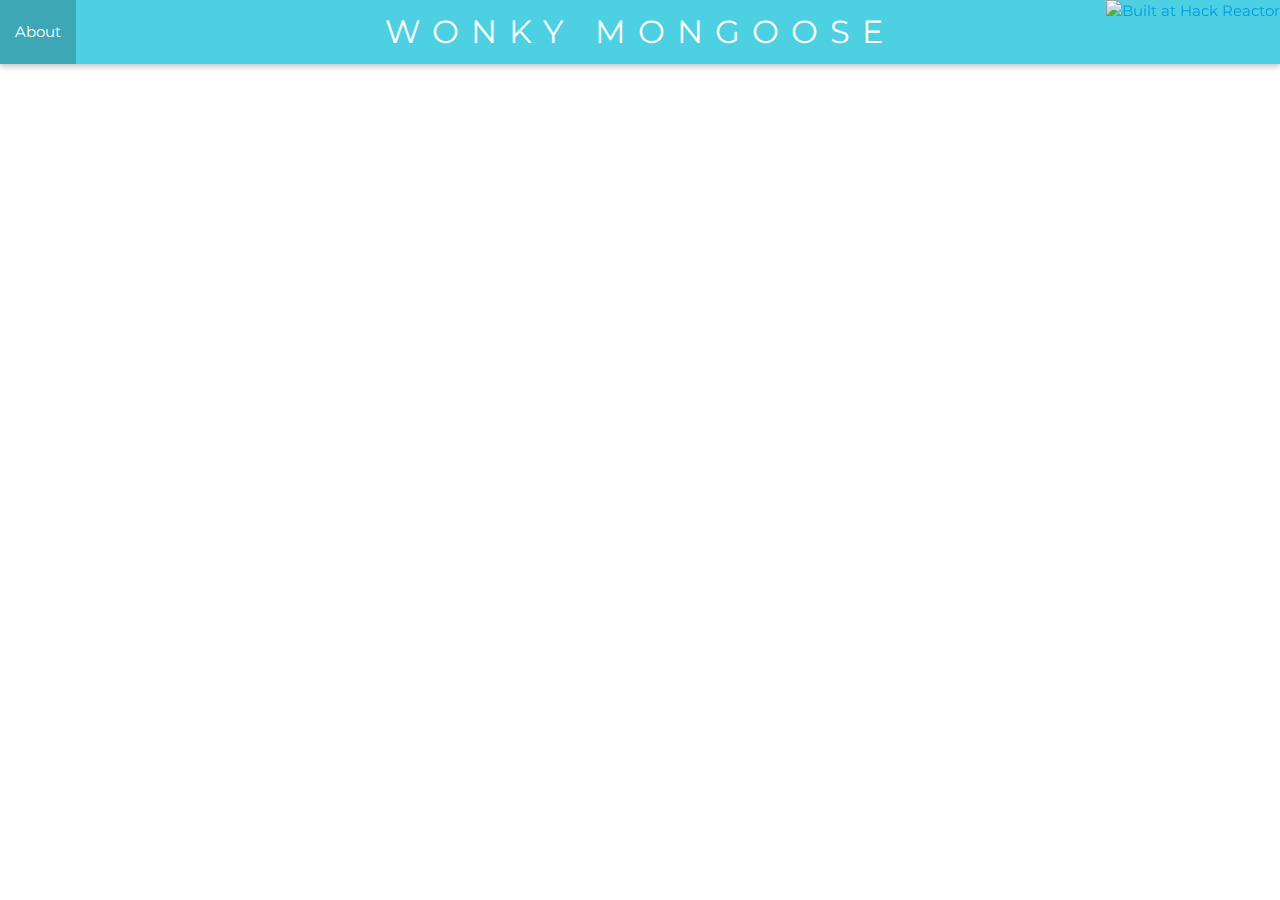
==== about.html @ 134d24cc "Index Page" ====
<!DOCTYPE html>
  <html>
    <head>
    <title>WONKY MONGOOSE > About</title>
      <link href="http://fonts.googleapis.com/icon?family=Material+Icons" rel="stylesheet">
      <link type="text/css" rel="stylesheet" href="css/materialize.min.css"  media="screen,projection"/>
      <link type="text/css" rel="stylesheet" href="css/customcss.css" />
      <meta name="viewport" content="width=device-width, initial-scale=1.0"/>
    </head>
    <body>
      <script type="text/javascript" src="https://code.jquery.com/jquery-2.1.1.min.js"></script>
      <script type="text/javascript" src="js/materialize.min.js"></script>
      <nav>
          <div class="nav-wrapper cyan lighten-2">
            <a href="index.html" class="brand-logo center logotitle">Wonky Mongoose</a>
            <ul id="nav-mobile" class="left hide-on-med-and-down">
              <li class="active"><a href="about.html">About</a></li>
            </ul>
          </div>
        </nav>
        <script>
        $('body').append(
          '<a href="http://hackreactor.com"> \
          <img style="position: fixed; top: 0; right: 0; border: 0;" \
          src="http://i.imgur.com/x86kKmF.png" \
          alt="Built at Hack Reactor"> \
          </a>'
        );
        </script>
    </body>
  </html>
---- css/customcss.css ----
@import url(https://fonts.googleapis.com/css?family=Montserrat);
html {
  font-family: Montserrat, Avenir, sans-serif;
}

.logotitle {
  letter-spacing: 12px;
  text-transform: uppercase;
}

.subtitle {
  font-size: 30px;
  font-weight: 400;
  text-align: center;
  letter-spacing: 1px;
  line-height: 180%;
}

.paragraphbox {
  font-size: 18px;
  font-weight: 400;
  text-align: left;
  letter-spacing: ;
  line-height: 180%;
}
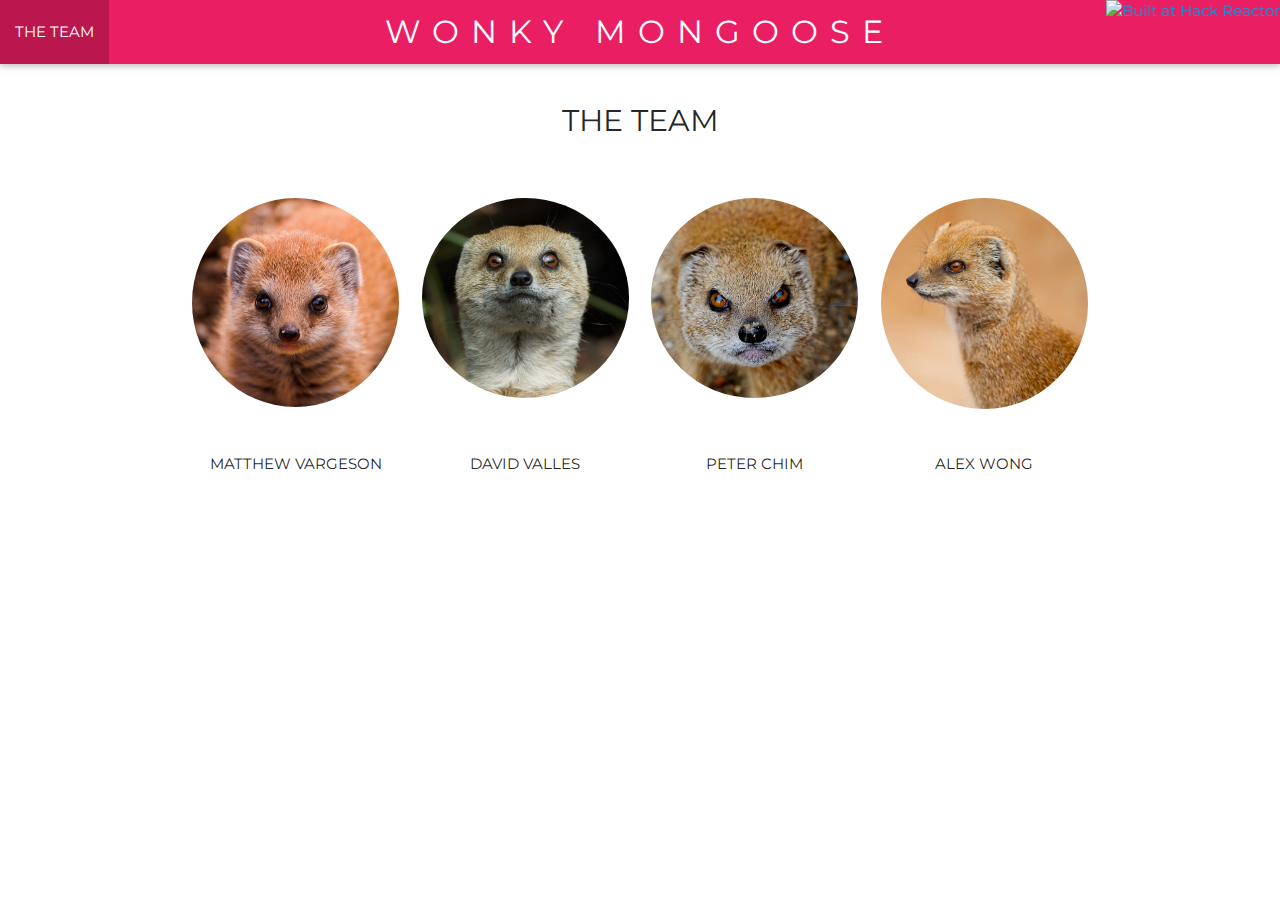
==== commit 9a5d62ee: "Add about page" ====
--- a/about.html
+++ b/about.html
@@ -1,7 +1,7 @@
 <!DOCTYPE html>
   <html>
     <head>
-    <title>WONKY MONGOOSE > About</title>
+    <title>WONKY MONGOOSE > THE TEAM</title>
       <link href="http://fonts.googleapis.com/icon?family=Material+Icons" rel="stylesheet">
       <link type="text/css" rel="stylesheet" href="css/materialize.min.css"  media="screen,projection"/>
       <link type="text/css" rel="stylesheet" href="css/customcss.css" />
@@ -11,13 +11,46 @@
       <script type="text/javascript" src="https://code.jquery.com/jquery-2.1.1.min.js"></script>
       <script type="text/javascript" src="js/materialize.min.js"></script>
       <nav>
-          <div class="nav-wrapper cyan lighten-2">
+          <div class="nav-wrapper pink">
             <a href="index.html" class="brand-logo center logotitle">Wonky Mongoose</a>
             <ul id="nav-mobile" class="left hide-on-med-and-down">
-              <li class="active"><a href="about.html">About</a></li>
+              <li class="active"><a href="about.html">THE TEAM</a></li>
             </ul>
           </div>
         </nav>
+        <div class="container">
+          <div class="row">
+            <p class="subtitle">THE TEAM</p>
+          </div>
+          <div class ="row">
+          <div class="col s3">
+            <img class="responsive-img circle" src="img/matt.png" />
+          </div>
+          <div class="col s3">
+            <img class="responsive-img circle" src="img/david.png" />
+          </div>
+          <div class="col s3">
+            <img class="responsive-img circle" src="img/peter.png" />
+          </div>
+          <div class="col s3">
+            <img class="responsive-img circle" src="img/alex.jpg" />
+          </div>
+          </div>
+          <div class ="row">
+          <div class="col s3">
+          <p class="teammember">Matthew Vargeson</p>
+          </div>
+          <div class="col s3">
+            <p class="teammember">David Valles</p>
+          </div>
+          <div class="col s3">
+            <p class="teammember">Peter Chim</p>
+          </div>
+          <div class="col s3">
+            <p class="teammember">Alex Wong</p>
+          </div>
+          </div>
+        </div>
         <script>
         $('body').append(
           '<a href="http://hackreactor.com"> \
--- a/css/customcss.css
+++ b/css/customcss.css
@@ -12,7 +12,6 @@
   font-size: 30px;
   font-weight: 400;
   text-align: center;
-  letter-spacing: 1px;
   line-height: 180%;
 }
 
@@ -20,6 +19,19 @@
   font-size: 18px;
   font-weight: 400;
   text-align: left;
-  letter-spacing: ;
   line-height: 180%;
+}
+
+.teammember {
+  font-size: 15px;
+  font-weight: 400;
+  line-height: 180%;
+  text-align: center;
+  text-transform: uppercase;
+}
+
+.imagesize {
+  overflow: hidden; 
+  height:200px;
+  width:200px;
 }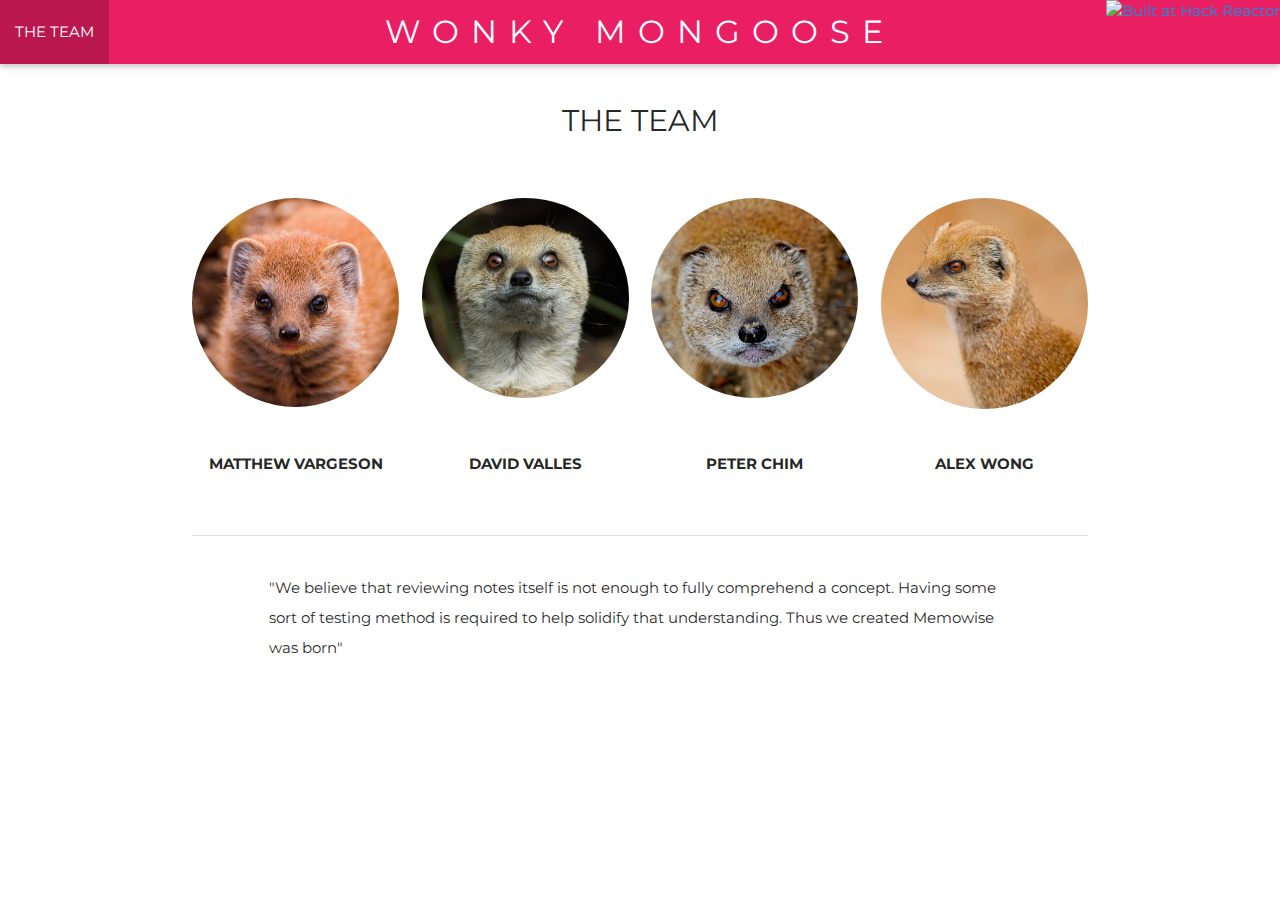
==== commit 0c09f91f: "Fix Team Page" ====
--- a/about.html
+++ b/about.html
@@ -23,32 +23,40 @@
             <p class="subtitle">THE TEAM</p>
           </div>
           <div class ="row">
-          <div class="col s3">
-            <img class="responsive-img circle" src="img/matt.png" />
-          </div>
-          <div class="col s3">
-            <img class="responsive-img circle" src="img/david.png" />
-          </div>
-          <div class="col s3">
-            <img class="responsive-img circle" src="img/peter.png" />
-          </div>
-          <div class="col s3">
-            <img class="responsive-img circle" src="img/alex.jpg" />
-          </div>
+            <div class="col s3">
+              <img class="responsive-img circle" src="img/matt.png" />
+            </div>
+            <div class="col s3">
+              <img class="responsive-img circle" src="img/david.png" />
+            </div>
+            <div class="col s3">
+              <img class="responsive-img circle" src="img/peter.png" />
+            </div>
+            <div class="col s3">
+              <img class="responsive-img circle" src="img/alex.jpg" />
+            </div>
           </div>
           <div class ="row">
-          <div class="col s3">
-          <p class="teammember">Matthew Vargeson</p>
+            <div class="col s3">
+            <p class="teammember">Matthew Vargeson</p>
+            </div>
+            <div class="col s3">
+              <p class="teammember">David Valles</p>
+            </div>
+            <div class="col s3">
+              <p class="teammember">Peter Chim</p>
+            </div>
+            <div class="col s3">
+              <p class="teammember">Alex Wong</p>
+            </div>
           </div>
-          <div class="col s3">
-            <p class="teammember">David Valles</p>
-          </div>
-          <div class="col s3">
-            <p class="teammember">Peter Chim</p>
-          </div>
-          <div class="col s3">
-            <p class="teammember">Alex Wong</p>
-          </div>
+          <br />
+          <div class="divider"></div>
+          <br />
+          <div class="row">
+            <div class="col s10 offset-s1">
+            <p class="teambox">"We believe that reviewing notes itself is not enough to fully comprehend a concept. Having some sort of testing method is required to help solidify that understanding. Thus we created Memowise was born"</p>
+            </div>
           </div>
         </div>
         <script>
--- a/css/customcss.css
+++ b/css/customcss.css
@@ -24,10 +24,17 @@
 
 .teammember {
   font-size: 15px;
-  font-weight: 400;
+  font-weight: 700;
   line-height: 180%;
   text-align: center;
   text-transform: uppercase;
+}
+
+.teambox {
+  font-size: 15px;
+  font-weight: 400;
+  text-align: left;
+  line-height: 200%;
 }
 
 .imagesize {
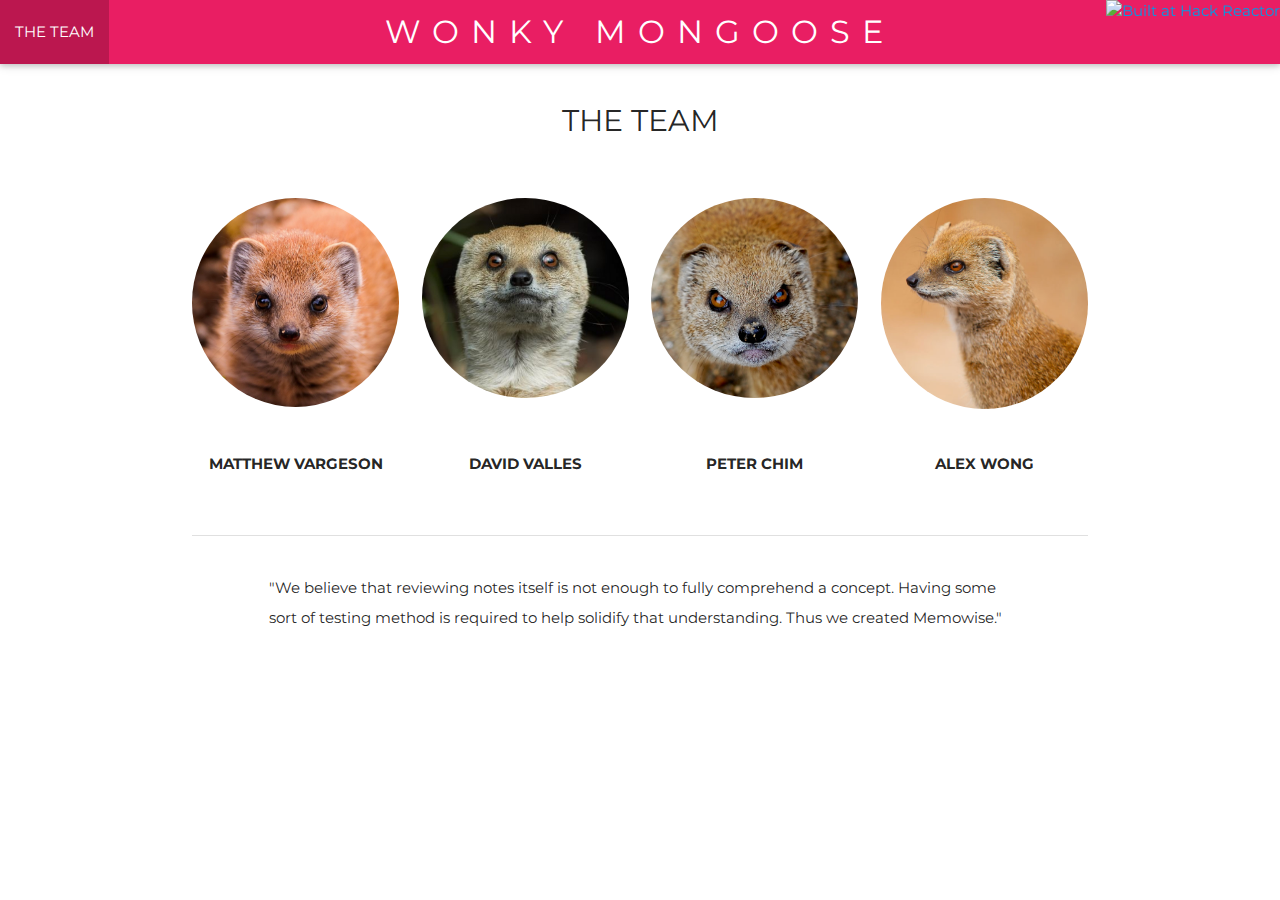
==== commit 8c49a54e: "Fix About More" ====
--- a/about.html
+++ b/about.html
@@ -55,7 +55,7 @@
           <br />
           <div class="row">
             <div class="col s10 offset-s1">
-            <p class="teambox">"We believe that reviewing notes itself is not enough to fully comprehend a concept. Having some sort of testing method is required to help solidify that understanding. Thus we created Memowise was born"</p>
+            <p class="teambox">"We believe that reviewing notes itself is not enough to fully comprehend a concept. Having some sort of testing method is required to help solidify that understanding. Thus we created Memowise."</p>
             </div>
           </div>
         </div>
